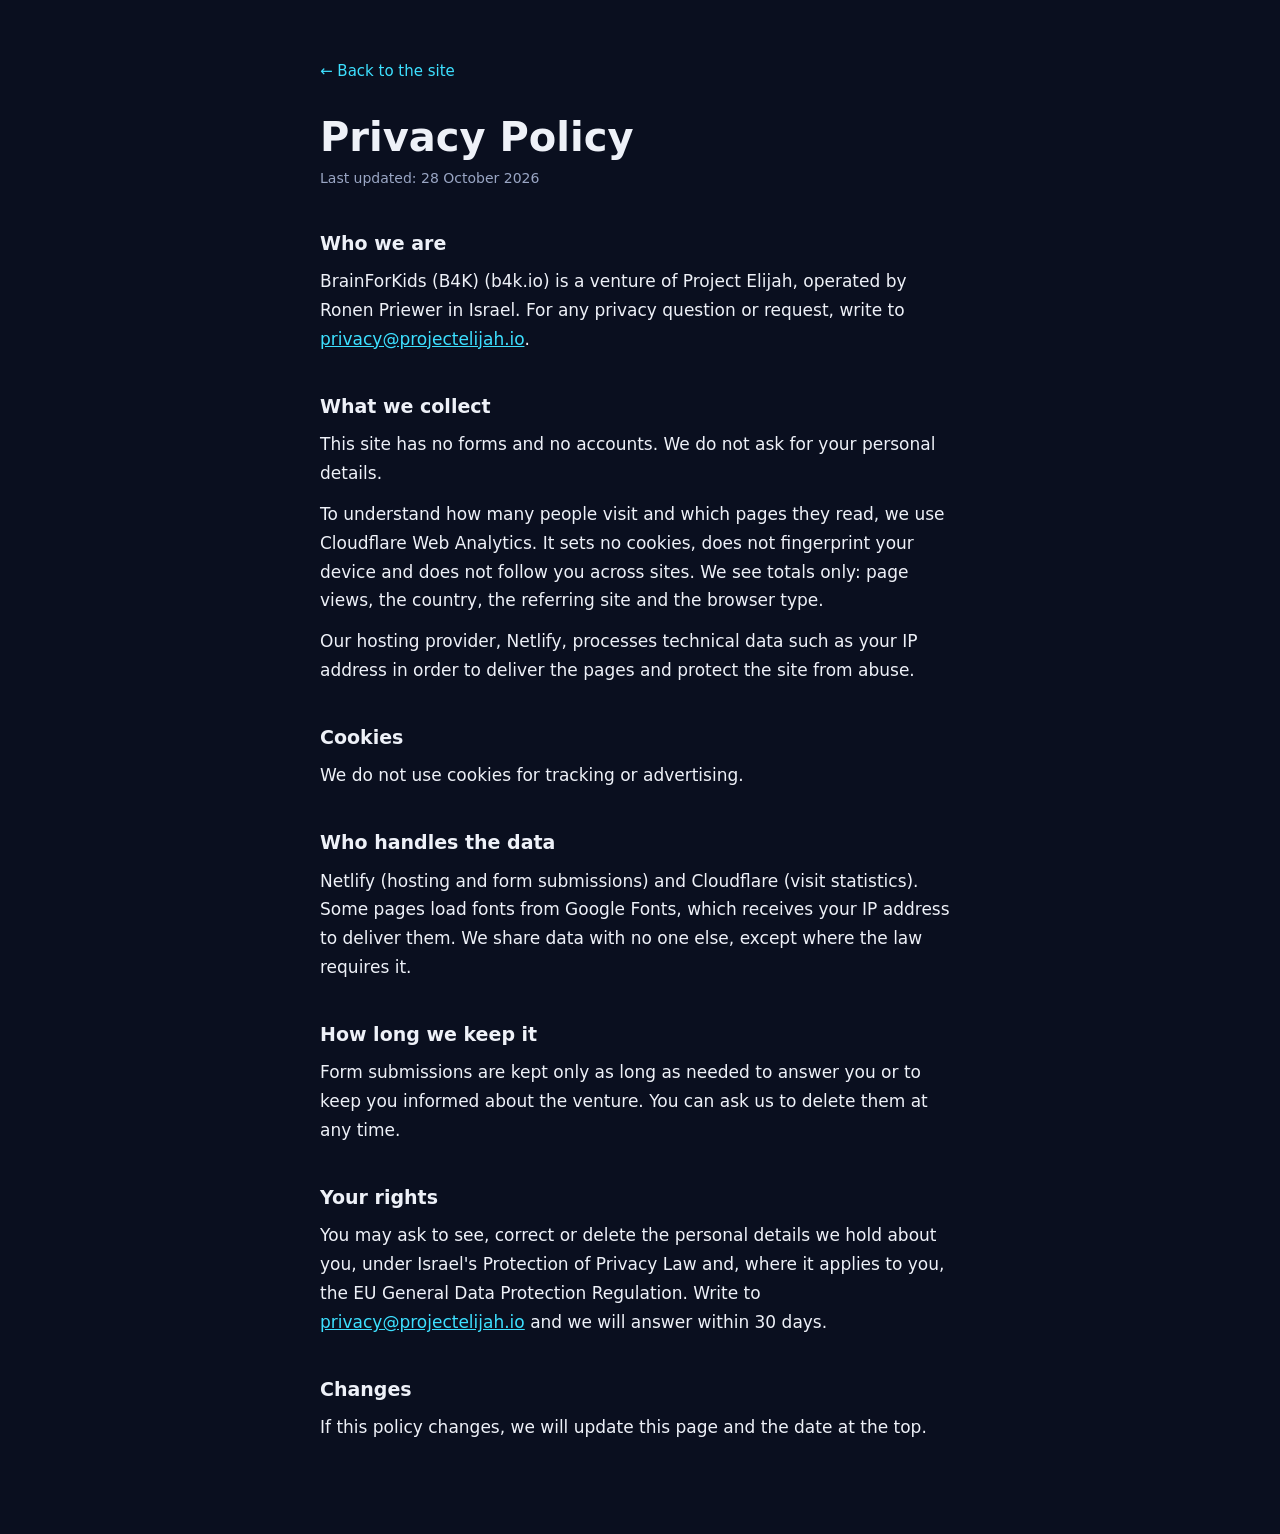
==== site/en/privacy/index.html @ 8db3c4f5 "Add privacy policy page and footer link Co-Authored-By: Claude Opus 5.5 <noreply@anthropic.com> Clau" ====
<!doctype html>
<html lang="en" dir="ltr">
<head>
<meta charset="utf-8">
<meta name="viewport" content="width=device-width, initial-scale=1">
<title>Privacy Policy · BrainForKids (B4K)</title>
<meta name="robots" content="noindex, follow">
<link rel="canonical" href="https://b4k.io/en/privacy/">
<link rel="icon" href="/favicon.svg">
<style>
  :root { --bg:#0A0F1F; --fg:#EEF1F8; --accent:#3DE0FF; --muted:#9AA6C4; }
  * { box-sizing: border-box; }
  body { margin:0; background:var(--bg); color:var(--fg); font:17px/1.7 system-ui,-apple-system,'Segoe UI',Arial,sans-serif; }
  main { max-width:680px; margin:0 auto; padding:56px 20px 80px; }
  .back { color:var(--accent); text-decoration:none; font-size:15px; }
  .back:hover { text-decoration:underline; }
  h1 { font-size:clamp(28px,5vw,40px); line-height:1.2; margin:28px 0 6px; font-weight:600; }
  .date { color:var(--muted); font-size:14px; margin:0 0 32px; }
  h2 { font-size:19px; margin:36px 0 8px; font-weight:600; }
  p, li { margin:0 0 12px; }
  ul { padding-inline-start:22px; margin:0 0 12px; }
  a { color:var(--accent); }
  :focus-visible { outline:2px solid var(--accent); outline-offset:3px; }
</style>
</head>
<body>
<main>
  <a class="back" href="/en/">← Back to the site</a>
  <h1>Privacy Policy</h1>
  <p class="date">Last updated: 28 October 2026</p>
  <h2>Who we are</h2><p>BrainForKids (B4K) (b4k.io) is a venture of Project Elijah, operated by Ronen Priewer in Israel. For any privacy question or request, write to <a href="mailto:privacy@projectelijah.io">privacy@projectelijah.io</a>.</p><h2>What we collect</h2><p>This site has no forms and no accounts. We do not ask for your personal details.</p><p>To understand how many people visit and which pages they read, we use Cloudflare Web Analytics. It sets no cookies, does not fingerprint your device and does not follow you across sites. We see totals only: page views, the country, the referring site and the browser type.</p><p>Our hosting provider, Netlify, processes technical data such as your IP address in order to deliver the pages and protect the site from abuse.</p><h2>Cookies</h2><p>We do not use cookies for tracking or advertising.</p><h2>Who handles the data</h2><p>Netlify (hosting and form submissions) and Cloudflare (visit statistics). Some pages load fonts from Google Fonts, which receives your IP address to deliver them. We share data with no one else, except where the law requires it.</p><h2>How long we keep it</h2><p>Form submissions are kept only as long as needed to answer you or to keep you informed about the venture. You can ask us to delete them at any time.</p><h2>Your rights</h2><p>You may ask to see, correct or delete the personal details we hold about you, under Israel&#x27;s Protection of Privacy Law and, where it applies to you, the EU General Data Protection Regulation. Write to <a href="mailto:privacy@projectelijah.io">privacy@projectelijah.io</a> and we will answer within 30 days.</p><h2>Changes</h2><p>If this policy changes, we will update this page and the date at the top.</p>
</main>
<!-- Cloudflare Web Analytics --><script defer src="https://static.cloudflareinsights.com/beacon.min.js" data-cf-beacon='{"token": "5d585088b4f0426c8270977f8dc5e5f5"}'></script><!-- End Cloudflare Web Analytics -->
</body>
</html>
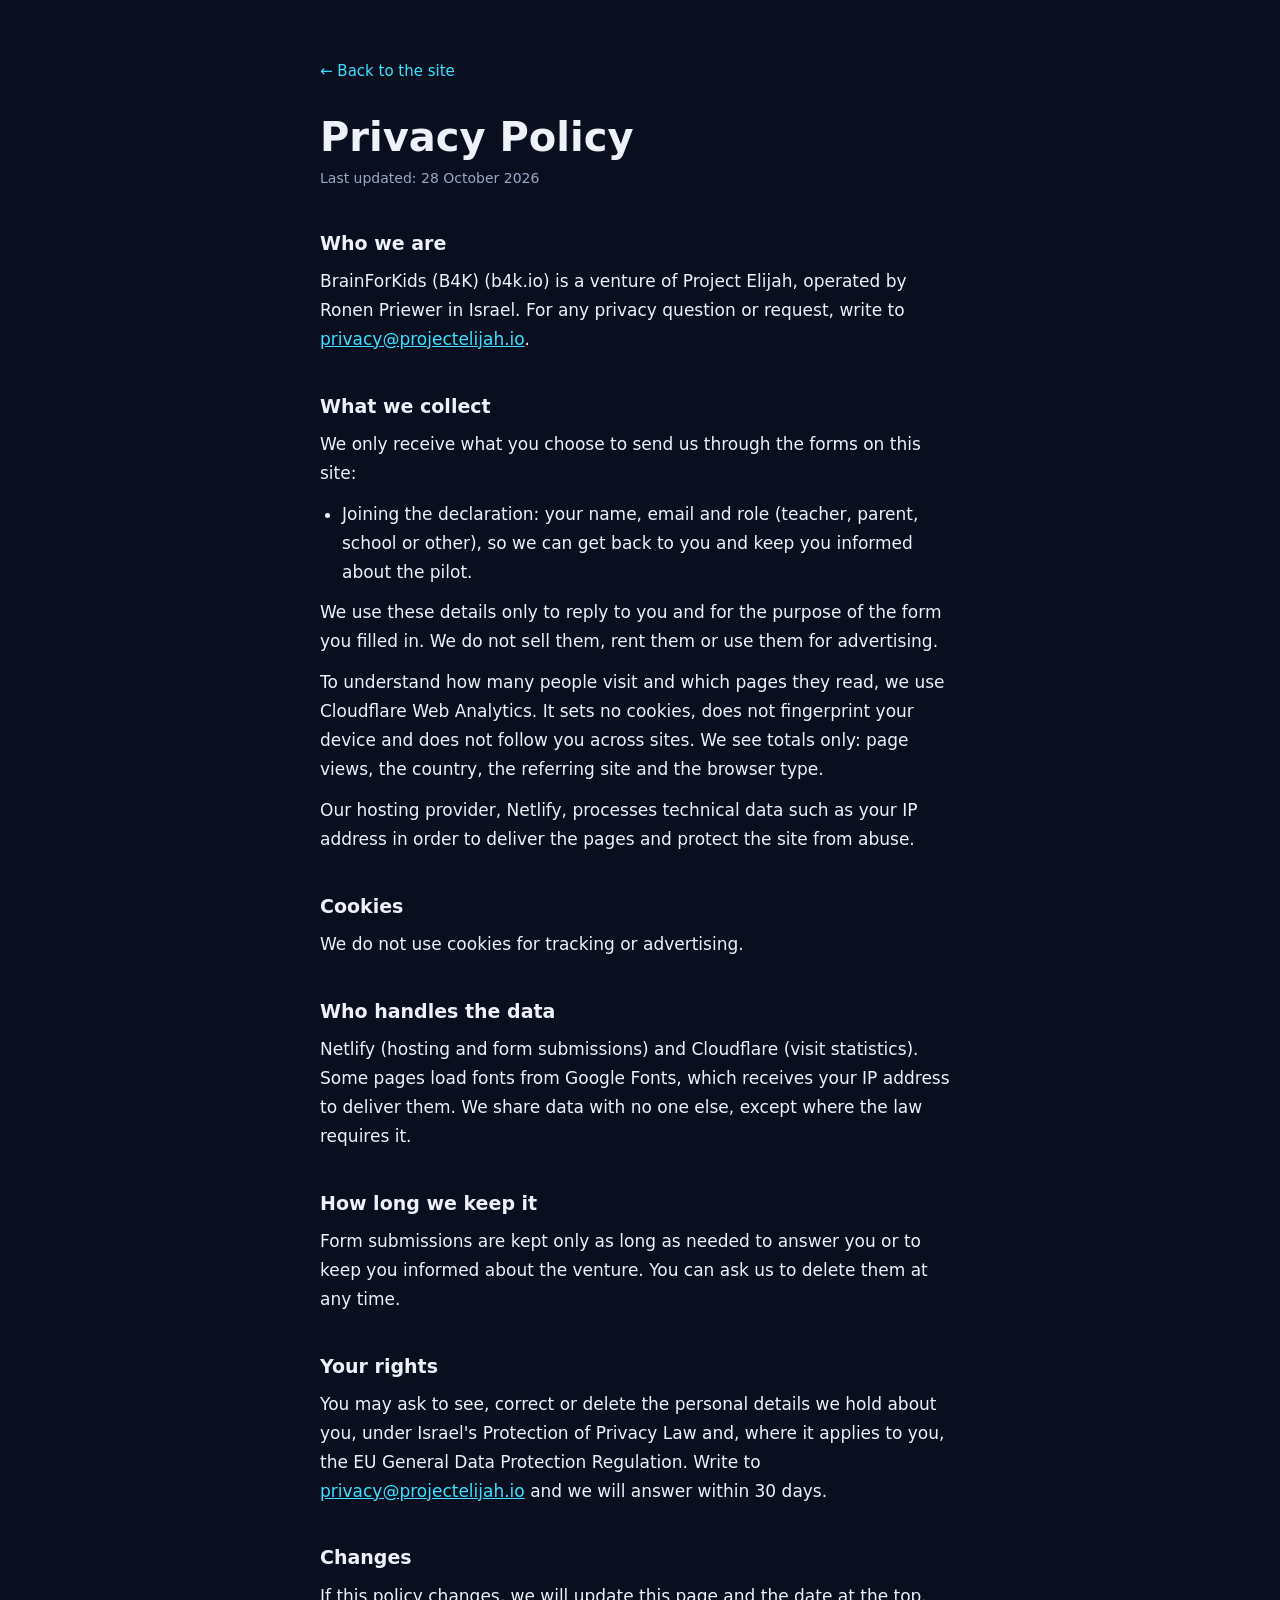
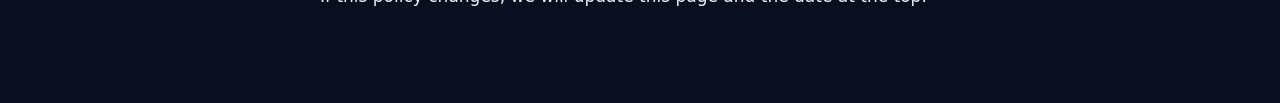
==== commit f4168161: "Add 'Join the declaration' form (he/en/ja) and update the privacy pages Co-Authored-By: Claude Opus " ====
--- a/site/en/privacy/index.html
+++ b/site/en/privacy/index.html
@@ -28,7 +28,7 @@
   <a class="back" href="/en/">← Back to the site</a>
   <h1>Privacy Policy</h1>
   <p class="date">Last updated: 28 October 2026</p>
-  <h2>Who we are</h2><p>BrainForKids (B4K) (b4k.io) is a venture of Project Elijah, operated by Ronen Priewer in Israel. For any privacy question or request, write to <a href="mailto:privacy@projectelijah.io">privacy@projectelijah.io</a>.</p><h2>What we collect</h2><p>This site has no forms and no accounts. We do not ask for your personal details.</p><p>To understand how many people visit and which pages they read, we use Cloudflare Web Analytics. It sets no cookies, does not fingerprint your device and does not follow you across sites. We see totals only: page views, the country, the referring site and the browser type.</p><p>Our hosting provider, Netlify, processes technical data such as your IP address in order to deliver the pages and protect the site from abuse.</p><h2>Cookies</h2><p>We do not use cookies for tracking or advertising.</p><h2>Who handles the data</h2><p>Netlify (hosting and form submissions) and Cloudflare (visit statistics). Some pages load fonts from Google Fonts, which receives your IP address to deliver them. We share data with no one else, except where the law requires it.</p><h2>How long we keep it</h2><p>Form submissions are kept only as long as needed to answer you or to keep you informed about the venture. You can ask us to delete them at any time.</p><h2>Your rights</h2><p>You may ask to see, correct or delete the personal details we hold about you, under Israel&#x27;s Protection of Privacy Law and, where it applies to you, the EU General Data Protection Regulation. Write to <a href="mailto:privacy@projectelijah.io">privacy@projectelijah.io</a> and we will answer within 30 days.</p><h2>Changes</h2><p>If this policy changes, we will update this page and the date at the top.</p>
+  <h2>Who we are</h2><p>BrainForKids (B4K) (b4k.io) is a venture of Project Elijah, operated by Ronen Priewer in Israel. For any privacy question or request, write to <a href="mailto:privacy@projectelijah.io">privacy@projectelijah.io</a>.</p><h2>What we collect</h2><p>We only receive what you choose to send us through the forms on this site:</p><ul><li>Joining the declaration: your name, email and role (teacher, parent, school or other), so we can get back to you and keep you informed about the pilot.</li></ul><p>We use these details only to reply to you and for the purpose of the form you filled in. We do not sell them, rent them or use them for advertising.</p><p>To understand how many people visit and which pages they read, we use Cloudflare Web Analytics. It sets no cookies, does not fingerprint your device and does not follow you across sites. We see totals only: page views, the country, the referring site and the browser type.</p><p>Our hosting provider, Netlify, processes technical data such as your IP address in order to deliver the pages and protect the site from abuse.</p><h2>Cookies</h2><p>We do not use cookies for tracking or advertising.</p><h2>Who handles the data</h2><p>Netlify (hosting and form submissions) and Cloudflare (visit statistics). Some pages load fonts from Google Fonts, which receives your IP address to deliver them. We share data with no one else, except where the law requires it.</p><h2>How long we keep it</h2><p>Form submissions are kept only as long as needed to answer you or to keep you informed about the venture. You can ask us to delete them at any time.</p><h2>Your rights</h2><p>You may ask to see, correct or delete the personal details we hold about you, under Israel&#x27;s Protection of Privacy Law and, where it applies to you, the EU General Data Protection Regulation. Write to <a href="mailto:privacy@projectelijah.io">privacy@projectelijah.io</a> and we will answer within 30 days.</p><h2>Changes</h2><p>If this policy changes, we will update this page and the date at the top.</p>
 </main>
 <!-- Cloudflare Web Analytics --><script defer src="https://static.cloudflareinsights.com/beacon.min.js" data-cf-beacon='{"token": "5d585088b4f0426c8270977f8dc5e5f5"}'></script><!-- End Cloudflare Web Analytics -->
 </body>
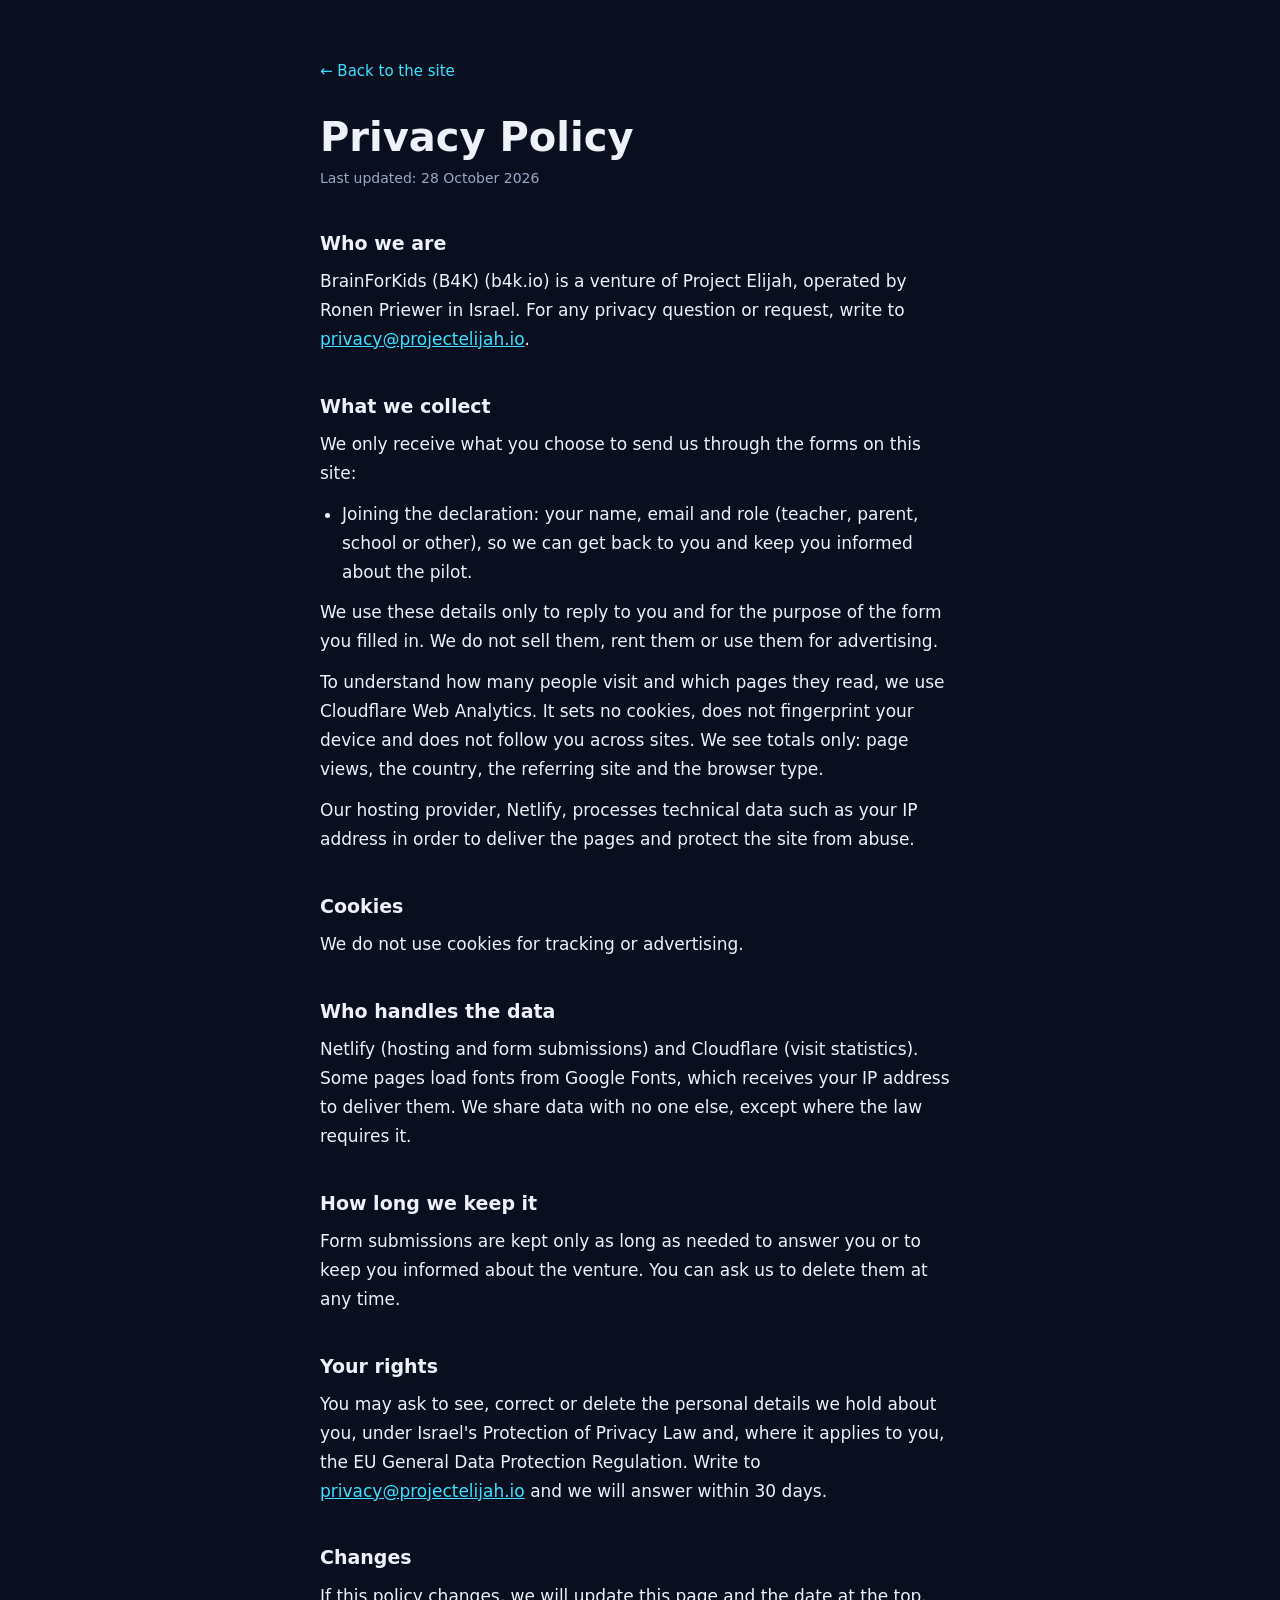
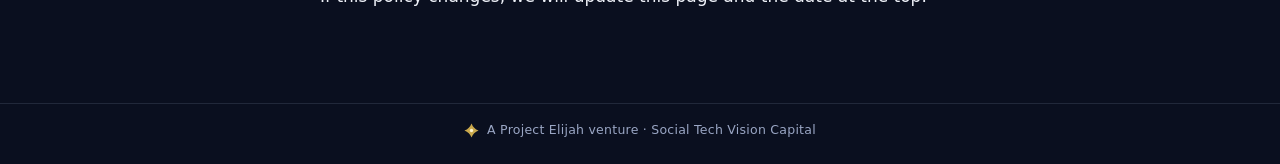
==== commit 3478690d: "Add the 'A Project Elijah venture' strip to the footer One quiet row at the bottom of the footer on " ====
--- a/site/en/privacy/index.html
+++ b/site/en/privacy/index.html
@@ -21,6 +21,14 @@
   ul { padding-inline-start:22px; margin:0 0 12px; }
   a { color:var(--accent); }
   :focus-visible { outline:2px solid var(--accent); outline-offset:3px; }
+  /* Project Elijah strip: the one link back to the hub, same on every venture site */
+  .pe-strip-row { border-top:1px solid rgba(154,166,196,.16); padding:14px 20px 18px; text-align:center; }
+  a.pe-strip { display:inline-flex; align-items:center; gap:8px; font-size:12.5px; line-height:1.5; letter-spacing:.02em; color:var(--muted); text-decoration:none; }
+  a.pe-strip:hover, a.pe-strip:focus-visible { color:var(--fg); }
+  a.pe-strip:focus-visible { outline:2px solid var(--accent); outline-offset:3px; border-radius:2px; }
+  .pe-spark { flex:none; }
+  .pe-strip > span { text-align:center; }
+  .pe-nw { white-space:nowrap; }
 </style>
 </head>
 <body>
@@ -30,6 +38,7 @@
   <p class="date">Last updated: 28 October 2026</p>
   <h2>Who we are</h2><p>BrainForKids (B4K) (b4k.io) is a venture of Project Elijah, operated by Ronen Priewer in Israel. For any privacy question or request, write to <a href="mailto:privacy@projectelijah.io">privacy@projectelijah.io</a>.</p><h2>What we collect</h2><p>We only receive what you choose to send us through the forms on this site:</p><ul><li>Joining the declaration: your name, email and role (teacher, parent, school or other), so we can get back to you and keep you informed about the pilot.</li></ul><p>We use these details only to reply to you and for the purpose of the form you filled in. We do not sell them, rent them or use them for advertising.</p><p>To understand how many people visit and which pages they read, we use Cloudflare Web Analytics. It sets no cookies, does not fingerprint your device and does not follow you across sites. We see totals only: page views, the country, the referring site and the browser type.</p><p>Our hosting provider, Netlify, processes technical data such as your IP address in order to deliver the pages and protect the site from abuse.</p><h2>Cookies</h2><p>We do not use cookies for tracking or advertising.</p><h2>Who handles the data</h2><p>Netlify (hosting and form submissions) and Cloudflare (visit statistics). Some pages load fonts from Google Fonts, which receives your IP address to deliver them. We share data with no one else, except where the law requires it.</p><h2>How long we keep it</h2><p>Form submissions are kept only as long as needed to answer you or to keep you informed about the venture. You can ask us to delete them at any time.</p><h2>Your rights</h2><p>You may ask to see, correct or delete the personal details we hold about you, under Israel&#x27;s Protection of Privacy Law and, where it applies to you, the EU General Data Protection Regulation. Write to <a href="mailto:privacy@projectelijah.io">privacy@projectelijah.io</a> and we will answer within 30 days.</p><h2>Changes</h2><p>If this policy changes, we will update this page and the date at the top.</p>
 </main>
+<footer><div class="pe-strip-row"><a class="pe-strip" href="https://projectelijah.io/en/" target="_blank" rel="noopener"><svg class="pe-spark" viewBox="0 0 64 64" width="15" height="15" aria-hidden="true" focusable="false"><path d="M32 2 Q40 24 62 32 Q40 40 32 62 Q24 40 2 32 Q24 24 32 2Z" fill="#c9a84c"/><circle cx="32" cy="32" r="7" fill="#fff4d0"/></svg><span><span class="pe-nw">A Project Elijah venture</span> · <span class="pe-nw">Social Tech Vision Capital</span></span></a></div></footer>
 <!-- Cloudflare Web Analytics --><script defer src="https://static.cloudflareinsights.com/beacon.min.js" data-cf-beacon='{"token": "5d585088b4f0426c8270977f8dc5e5f5"}'></script><!-- End Cloudflare Web Analytics -->
 </body>
 </html>
